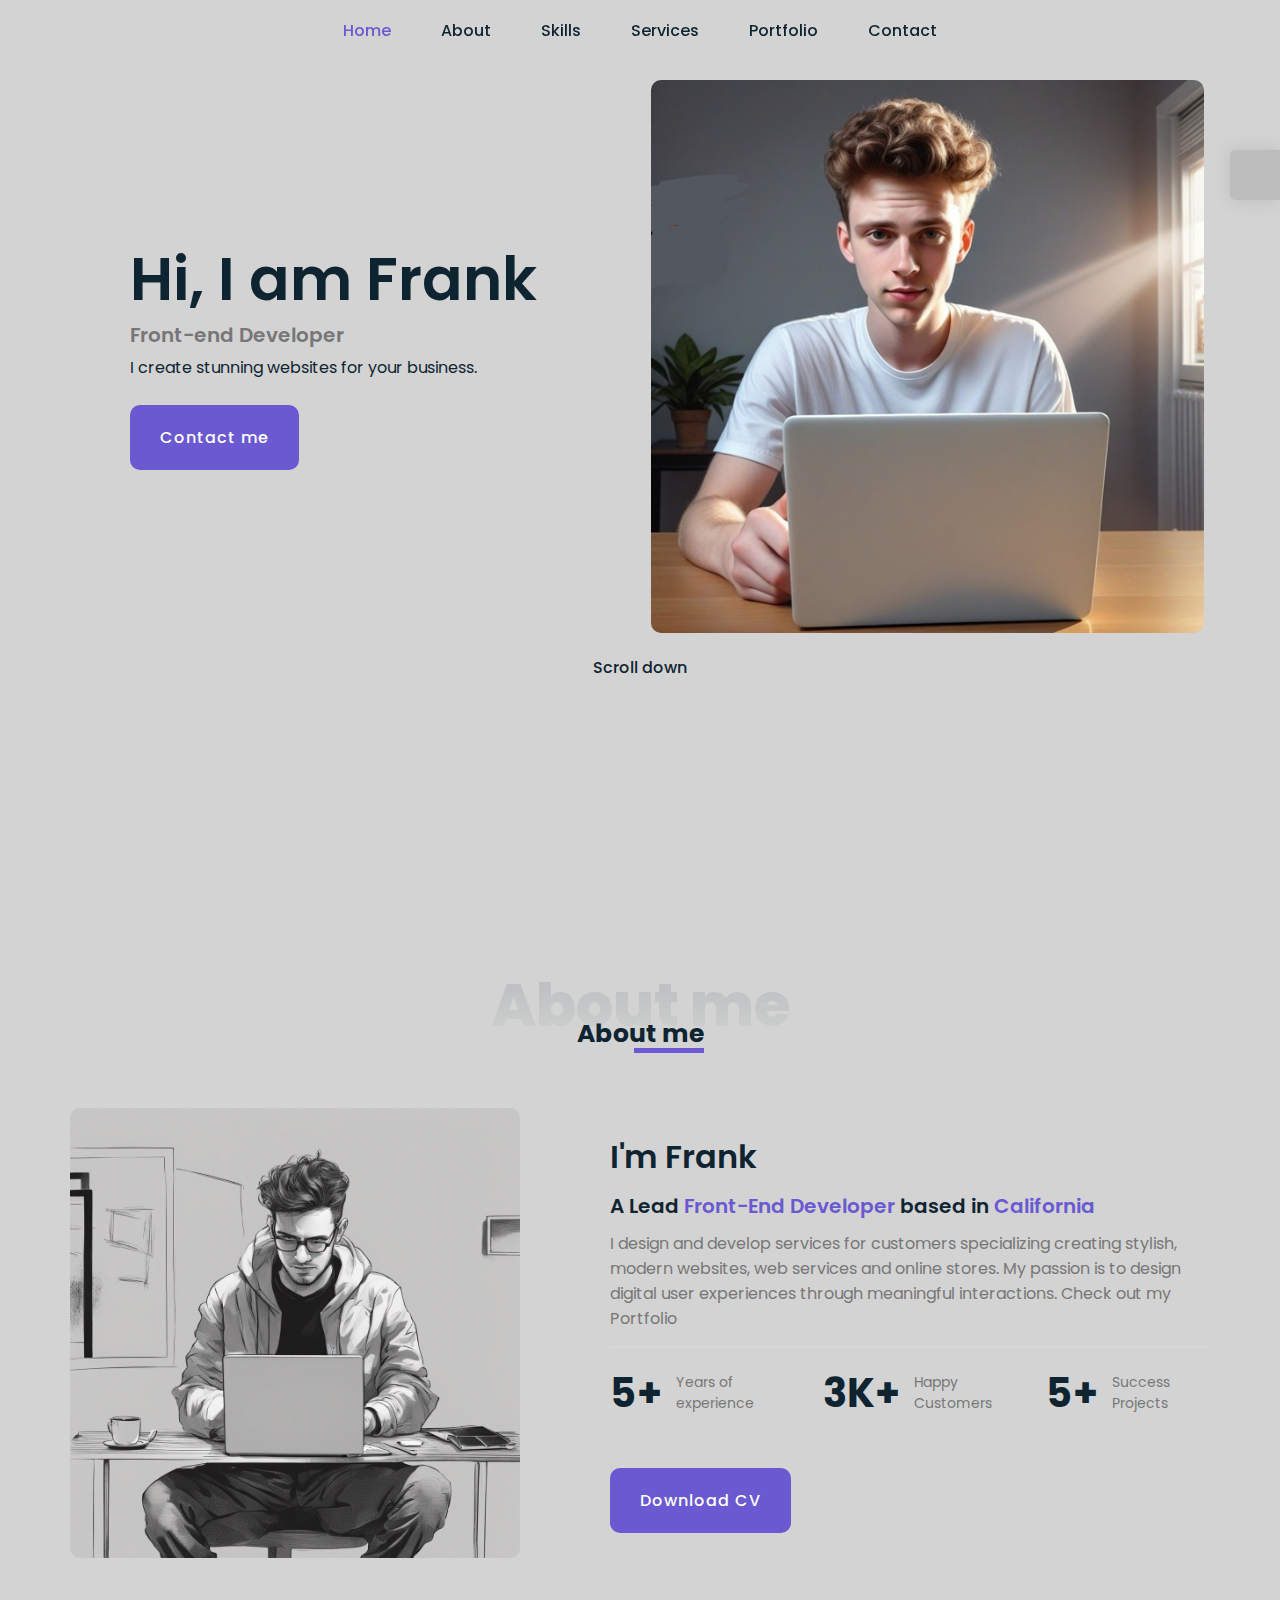
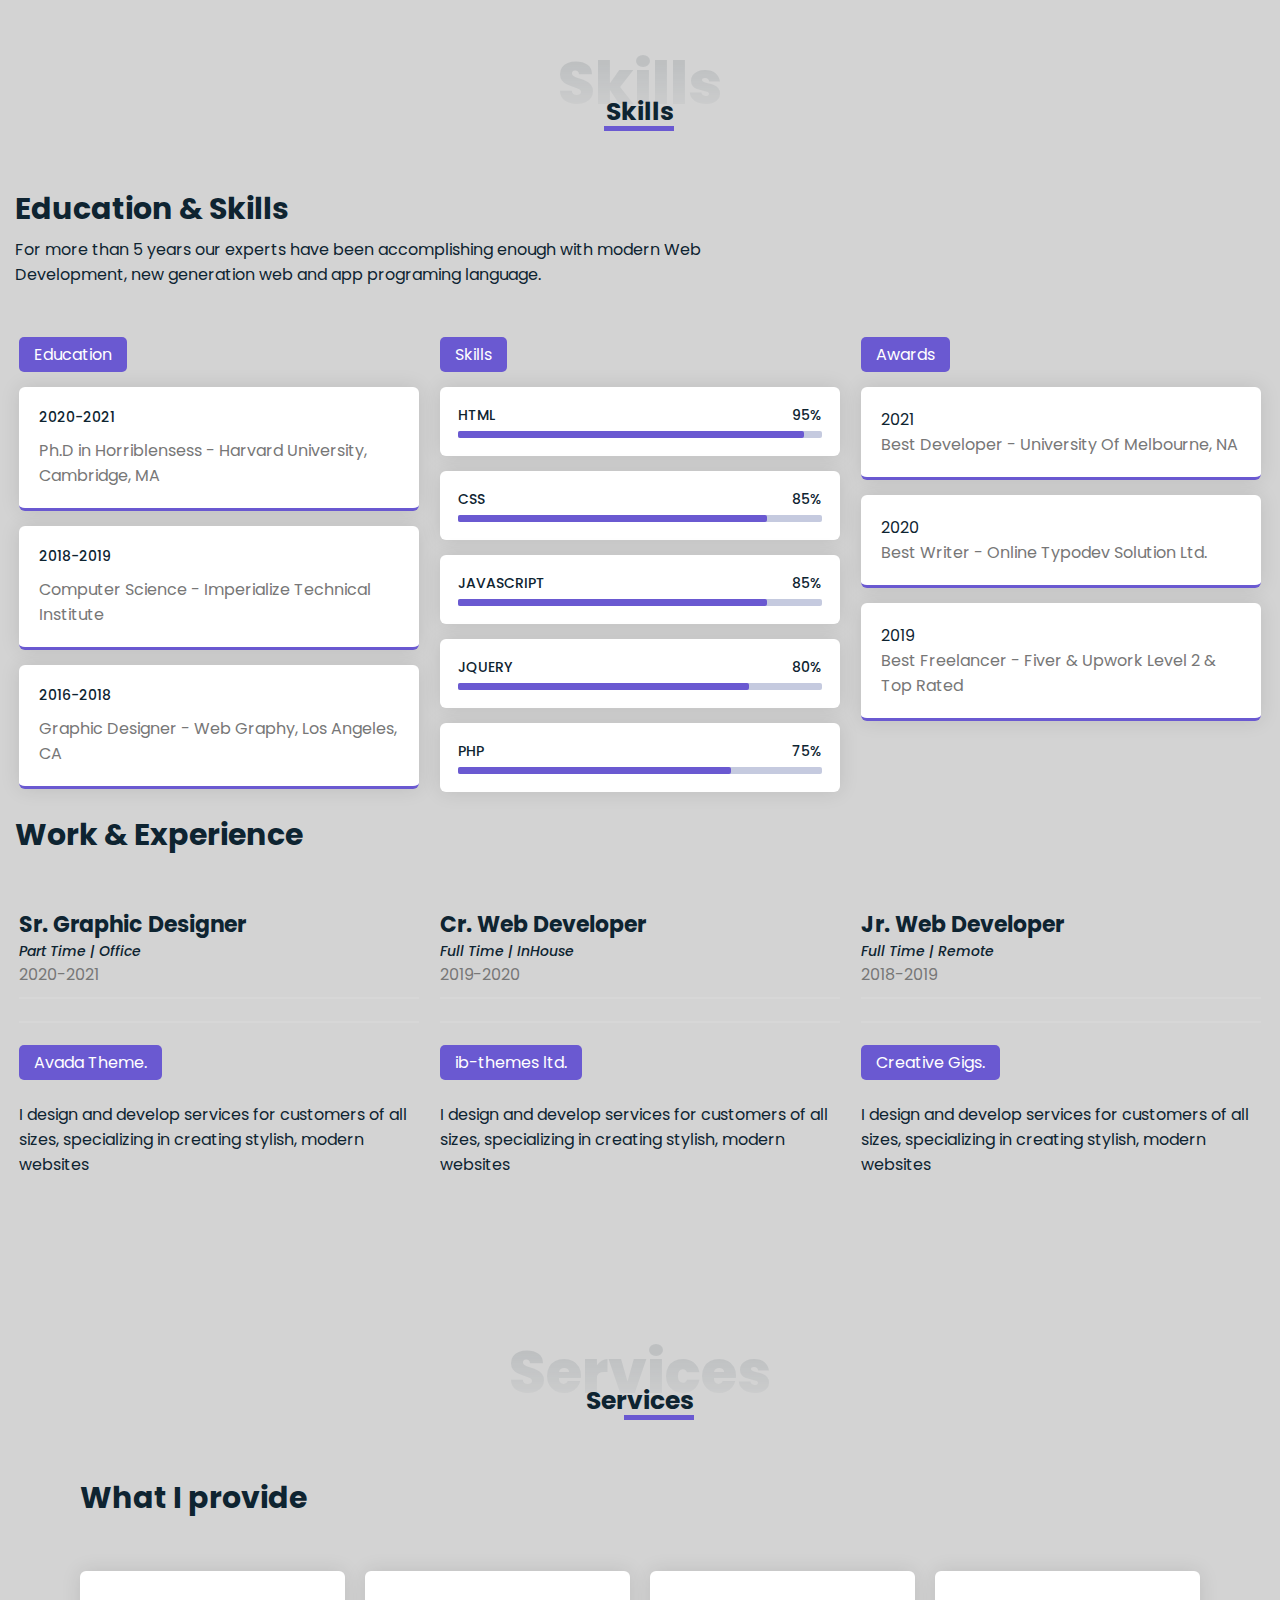
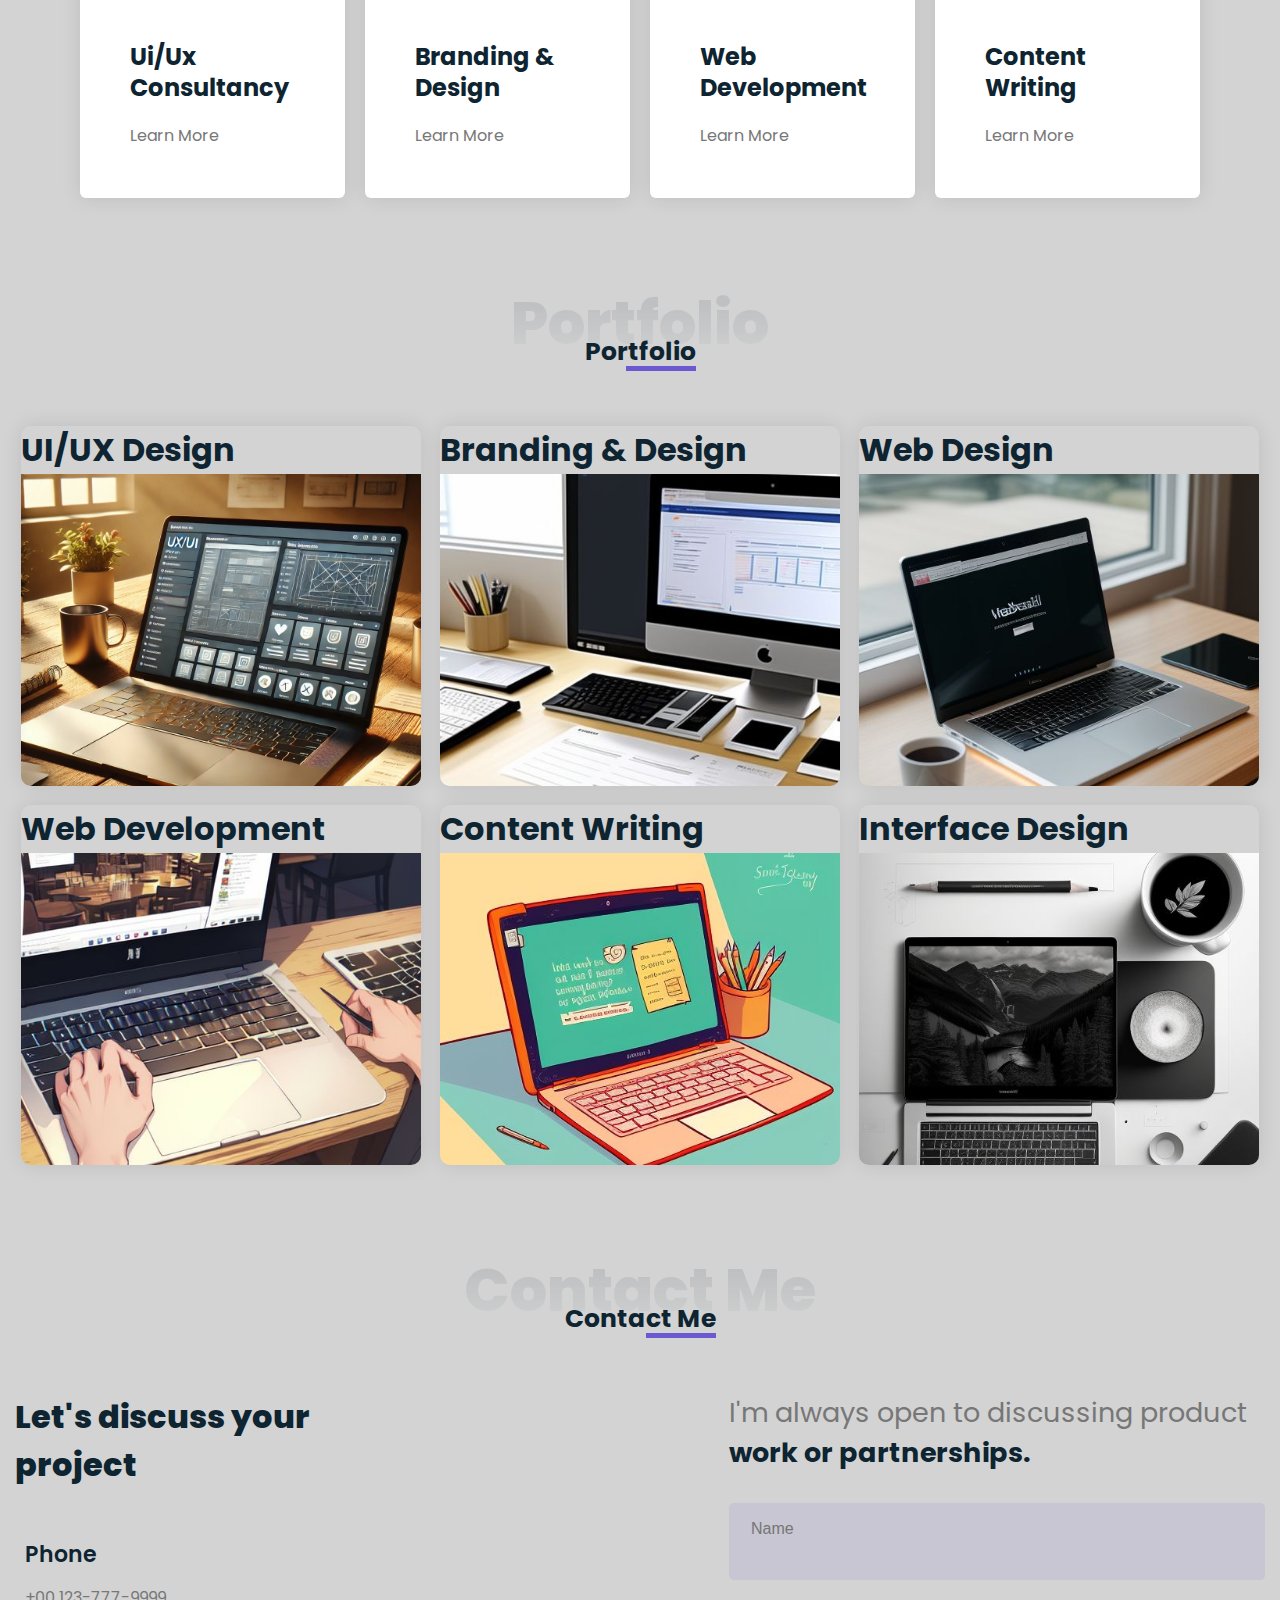
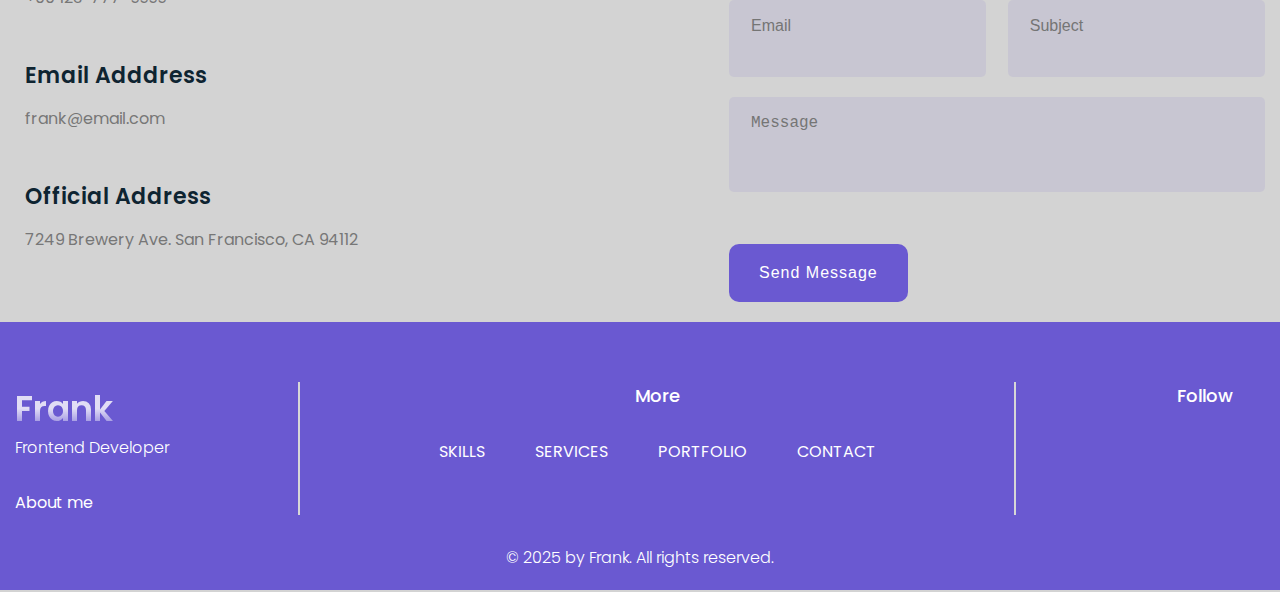
==== index.html @ 4cf7aced "Uncomment js links" ====
<!DOCTYPE html>
<html lang="en">

<head>
    <meta charset="UTF-8">
    <meta name="viewport" content="width=device-width, initial-scale=1.0">
    <link rel="stylesheet" href="css/swiper-bundle.min.css">
    <link rel="stylesheet" href="css/all.min.css">
    <link rel="stylesheet" href="css/main.css">

    <!-- Favicon -->
    <link rel="shortcut icon" href="./img/favicon.png" type="image/png+xml">
    <title>Portfolio Website</title>
</head>

<body>
    <!-- Scroll to top button -->
    <button class="btn scrollToTop flex-center">
        <i class="fa-solid fa-arrow-up"></i>
    </button> 

    <!-- Light/Dark button -->
    <div class="theme-btn">
        <i class="fa-solid fa-moon"></i>
        <i class="fa-solid fa-sun"></i>
    </div>

    <!-- Header -->
    <header class="header">
        <div class="container">
            <div class="header-wrapper">
                <nav class="nav">
                    <ul class="nav-menu">
                        <li class="nav-item">
                            <a href="#home" class="nav-link active">Home</a>
                        </li>
                        <li class="nav-item">
                            <a href="#about" class="nav-link">About</a>
                        </li>
                        <li class="nav-item">
                            <a href="#skills" class="nav-link">Skills</a>
                        </li>
                        <li class="nav-item">
                            <a href="#services" class="nav-link">Services</a>
                        </li>
                        <li class="nav-item">
                            <a href="#portfolio" class="nav-link">Portfolio</a>
                        </li>
                        <li class="nav-item">
                            <a href="#contact" class="nav-link">Contact</a>
                        </li>
                    </ul>
                </nav>
                <div class="nav-menu-btn">
                </div>
            </div>
        </div>
    </header>
    <!-- end Header -->

    <main>

    <!-- Home -->
     <section class="home" id="home">
        <div class="container home-wrapper">
            <div class="media-icons">
                <a href="">
                    <i class="fa-brands fa-facebook-f"></i>
                </a>
                <a href="">
                    <i class="fa-brands fa-instagram"></i>
                </a>
                <a href="">
                    <i class="fa-brands fa-github"></i>
                </a>
            </div>
            <div class="home-info">
                <h1>Hi, I am Frank</h1>
                <h3>Front-end Developer</h3>
                <p>
                    I create stunning websites for your business.
                </p>
                <a href="#contact" class="home-info-link inner-info-link">
                    Contact me 
                </a>
            </div>
            <div class="home-img">
                <img src="img/Frank1.jpg" alt="client1">
            </div>
        </div>
        <a href="#about" class="scroll-down">
            Scroll down 
            <i class="fa-solid fa-arrow-down"></i>
        </a>
     </section>
     <!-- end Hone -->

     <!-- About -->
      <section class="about section" id="about">
        <div class="container flex-center">
            <h2 class="inner-title">About me</h2>
            <h3 class="inner-second-title">About me</h3>
            <div class="about-wrapper">
                <div class="about-img"><img src="./img/Frank2.jpg" alt="about"></div>
                <div class="about-info">
                    <div class="description">
                        <h3>I'm Frank</h3>
                        <h4>A Lead<span> Front-End Developer</span> based in 
                        <span>California</span></h4>
                        <p>
                            I design and develop services for customers specializing creating stylish, modern websites,
                            web services and online stores. My passion is to design
                            digital user experiences through
                            meaningful interactions. Check out my Portfolio
                        </p>
                    </div>
                    <ul class="professional-list">
                        <li class="list-item">
                            <span class="number">5+</span>
                            <span class="text">Years of experience</span>
                        </li>
                        <li class="list-item">
                            <span class="number">3K+</span>
                            <span class="text">Happy Customers</span>
                        </li>
                        <li class="list-item">
                            <span class="number">5+</span>
                            <span class="text">Success Projects</span>
                        </li>
                    </ul>
                    <a href="CV.pdf" download class="inner-info-link">Download CV
                        <i class="fa-solid fa-download"></i>
                    </a>
                </div>
            </div>
        </div>
      </section>
     <!-- end About -->

     <!-- Skills -->
     <section class="skills section" id="skills">
        <div class="container flex-center">
            <h2 class="inner-title">Skills</h2>
            <h3 class="inner-second-title">Skills</h3>
            <div class="inner-content">
                <div class="skills-description">
                    <h3>Education & Skills</h3>
                    <p>
                        For more than 5 years our experts have been accomplishing enough with modern Web Development,
                        new generation web and app programing language.
                    </p>
                </div>
                <div class="skills-info education-all">
                    <div class="education">
                        <h4 class="label">Education</h4>
                        <ul class="education-list">
                            <li class="item">
                                <span class="year">2020-2021</span>
                                <p>Ph.D in Horriblensess - Harvard University, Cambridge, MA</p>
                            </li>
                            <li class="item">
                                <span class="year">2018-2019</span>
                                <p>Computer Science - Imperialize Technical Institute</p>
                            </li>
                            <li class="item">
                                <span class="year">2016-2018</span>
                                <p>Graphic Designer - Web Graphy, Los Angeles, CA</p>
                            </li>
                        </ul>
                    </div>
                    <div class="education">
                        <h4 class="label">Skills</h4>
                        <ul class="bars">
                            <li class="bar">
                                <div class="info">
                                    <span>html</span>
                                    <span>95%</span>
                                </div>
                                <div class="line html"></div>
                            </li>
                            <li class="bar">
                                <div class="info">
                                    <span>css</span>
                                    <span>85%</span>
                                </div>
                                <div class="line css"></div>
                            </li>
                            <li class="bar">
                                <div class="info">
                                    <span>JavaScript</span>
                                    <span>85%</span>
                                </div>
                                <div class="line javascript"></div>
                            </li>
                            <li class="bar">
                                <div class="info">
                                    <span>Jquery</span>
                                    <span>80%</span>
                                </div>
                                <div class="line jquery"></div>
                            </li>
                            <li class="bar">
                                <div class="info">
                                    <span>php</span>
                                    <span>75%</span>
                                </div>
                                <div class="line php"></div>
                            </li>
                        </ul>
                    </div>
                    <div class="education">
                        <h4 class="label">Awards</h4>
                        <ul class="education-list">
                            <li class="item">
                                <span>2021</span>
                                <p><span>Best Developer - University Of Melbourne, NA</span></p>
                            </li>
                            <li class="item">
                                <span>2020</span>
                                <p><span>Best Writer - Online Typodev Solution Ltd.</span></p>
                            </li>
                            <li class="item">
                                <span>2019</span>
                                <p><span>Best Freelancer - Fiver & Upwork Level 2 & Top Rated</span></p>
                            </li>
                        </ul>
                    </div>

                </div>
                <div class="education work-exp">
                    <h3 class="work-exp-title">Work & Experience</h3>
                    <div class="skills-info">
                        <div class="experience-card">
                            <div class="upper">
                                <h3>Sr. Graphic Designer</h3>
                                <h5>Part Time | Office</h5>
                                <span>2020-2021</span>
                                <div class="hr"></div>
                            </div>
                            <div class="hr"></div>
                            <h4 class="label">Avada Theme.</h4>
                            <p>I design and develop services for customers of all sizes, specializing in creating stylish, modern websites</p>
                        </div>
                        <div class="experience-card">
                            <div class="upper">
                                <h3>Cr. Web Developer</h3>
                                <h5>Full Time | InHouse</h5>
                                <span>2019-2020</span>
                                <div class="hr"></div>
                            </div>
                            <div class="hr"></div>
                            <h4 class="label">ib-themes ltd.</h4>
                            <p>I design and develop services for customers of all sizes, specializing in creating stylish, modern websites</p>
                        </div>
                        <div class="experience-card">
                            <div class="upper">
                                <h3>Jr. Web Developer</h3>
                                <h5>Full Time | Remote</h5>
                                <span>2018-2019</span>
                                <div class="hr"></div>
                            </div>
                            <div class="hr"></div>
                            <h4 class="label">Creative Gigs.</h4>
                            <p>I design and develop services for customers of all sizes, specializing in creating stylish, modern websites</p>
                        </div>
                    </div>
                </div>
            </div>
        </div>
     </section> 
     <!-- end Skills -->

     <!--  Services -->
     <section class="services section" id="services">
        <div class="container flex-center">
            <h2 class="inner-title">Services</h2>
            <h3 class="inner-second-title">Services</h3>
            <div class="services-wrapper">
                <h3 class="services-description">What I provide</h3>
                <ul class="services-list">
                    <li class="services-container">
                        <div class="service-card">
                            <i class="fa-solid fa-pen-ruler"></i>
                            <h3>Ui/Ux Consultancy</h3>
                            <div class="learn-more-btn">
                                Learn More
                                <i class="fa-solid fa-right-long"></i>
                            </div>
                        </div>
                        <div class="service-modal">
                            <div class="service-modal-body">
                                <i class="fa-solid fa-xmark modal-close-btn"></i>
                                <h3>Ui/Ux Consultancy</h3>
                                <h4>What is UX consulting?</h4>
                                <p>UX consulting helps companies improve their product's overall usability and optimize expenses by implementing the right UX processes, methods, and tools.</p>
                                <h4>What I provide</h4>
                                <ul>
                                    <li>
                                        <i class="fa-solid fa-circle-check"></i>
                                        Establish the right UX processes
                                    </li>
                                    <li>
                                        <i class="fa-solid fa-circle-check"></i>
                                        Create exceptional user experiences
                                    </li>
                                    <li>
                                        <i class="fa-solid fa-circle-check"></i>
                                        Discover new business
                                    </li>
                                    <li>
                                        <i class="fa-solid fa-circle-check"></i>
                                        Save resources
                                    </li>
                                </ul>
                            </div>
                        </div>
                    </li>
                    <li class="services-container"><div class="service-card">
                        <i class="fa-solid fa-photo-film"></i>
                            <h3>Branding & Design</h3>
                            <div class="learn-more-btn">
                                Learn More
                                <i class="fa-solid fa-right-long"></i>
                            </div>
                        </div>
                        <div class="service-modal">
                            <div class="service-modal-body">
                                <i class="fa-solid fa-xmark modal-close-btn"></i>
                                <h3>Branding & Design</h3>
                                <h4>What is Brand & Design?</h4>
                                <p>Brand Design can be defined as one of the crucial marketing practices of creating the name, logo, design, and the symbolic elements related to the brand to create a distinctive identity in comparison to the other brands in the market and also providing impetus to the product differentiation.</p>
                                <h4>What I provide</h4>
                                <ul>
                                    <li>
                                        <i class="fa-solid fa-circle-check"></i>
                                        Logo Design
                                    </li>
                                    <li>
                                        <i class="fa-solid fa-circle-check"></i>
                                        Banner Design
                                    </li>
                                    <li>
                                        <i class="fa-solid fa-circle-check"></i>
                                        Visual Identity Packages
                                    </li>
                                    <li>
                                        <i class="fa-solid fa-circle-check"></i>
                                        Business Cards & Business Systems
                                    </li>
                                </ul>
                            </div>
                        </div></li>
                    <li class="services-container"><div class="service-card">
                        <i class="fa-solid fa-file-code"></i>
                            <h3>Web Development</h3>
                            <div class="learn-more-btn">
                                Learn More
                                <i class="fa-solid fa-right-long"></i>
                            </div>
                        </div>
                        <div class="service-modal">
                            <div class="service-modal-body">
                                <i class="fa-solid fa-xmark modal-close-btn"></i>
                                <h3>Web Development</h3>
                                <h4>What is Web Development?</h4>
                                <p>Web development services are used to design, build, 
                                    support, and evolve all types of web-based software.
                                </p>
                                <h4>What I provide</h4>
                                <ul>
                                    <li>
                                        <i class="fa-solid fa-circle-check"></i>
                                        Web application development
                                    </li>
                                    <li>
                                        <i class="fa-solid fa-circle-check"></i>
                                        Testing
                                    </li>
                                    <li>
                                        <i class="fa-solid fa-circle-check"></i>
                                        Maintenance
                                    </li>
                                </ul>
                            </div>
                        </div></li>
                    <li class="services-container"><div class="service-card">
                        <i class="fa-solid fa-align-left"></i>
                            <h3>Content Writing</h3>
                            <div class="learn-more-btn">
                                Learn More
                                <i class="fa-solid fa-right-long"></i>
                            </div>
                        </div>
                        <div class="service-modal">
                            <div class="service-modal-body">
                                <i class="fa-solid fa-xmark modal-close-btn"></i>
                                <h3>Content Writing</h3>
                                <h4>What is Content Writing?</h4>
                                <p>Content writing is the process of planning, 
                                    writing and editing web content, 
                                    typically for digital marketing purposes.</p>
                                <h4>What I provide</h4>
                                <ul>
                                    <li>
                                        <i class="fa-solid fa-circle-check"></i>
                                        Web content writing
                                    </li>
                                    <li>
                                        <i class="fa-solid fa-circle-check"></i>
                                        Blog writing for websites
                                    </li>
                                    <li>
                                        <i class="fa-solid fa-circle-check"></i>
                                        Social media content
                                    </li>
                                </ul>
                            </div>
                        </div></li>
                </ul>
            </div>
        </div>
     </section>
     <!-- end Services -->

     <!-- Portfolio -->
     <section class="portfolio section" id="portfolio">
        <div class="container flex-center">
            <h2 class="inner-title">Portfolio</h2>
            <h3 class="inner-second-title">Portfolio</h3>
            <div class="portfolio-wrapper">
                <div class="portfolio-img-card">
                    <div class="img-card">
                        <div class="overlay"></div>
                        <div class="inf">
                            <h3>UI/UX Design</h3>
                            <span></span>
                        </div>
                        <img src="./img/portfolio-1.jpeg" alt="portfolio">
                    </div>
                </div>
                <div class="portfolio-model">
                    <div class="portfolio-model-body">
                        <i class="fa-solid fa-xmark portfolio-close-btn"></i>
                        <h3>UI/UX Design</h3>
                        <img src="./img/portfolio-1.jpeg" alt="portfolio">
                        <p>Lorem ipsum</p>
                    </div>
                </div>
                <div class="portfolio-img-card">
                    <div class="img-card">
                        <div class="overlay"></div>
                        <div class="inf">
                            <h3>Branding & Design</h3>
                            <span></span>
                        </div>
                        <img src="./img/portfolio-2.jpeg" alt="portfolio">
                    </div>
                </div>
                <div class="portfolio-model">
                    <div class="portfolio-model-body">
                        <i class="fa-solid fa-xmark portfolio-close-btn"></i>
                        <h3>Branding & Design</h3>
                        <img src="./img/portfolio-2.jpeg" alt="portfolio">
                        <p>Lorem ipsum</p>
                    </div>
                </div>
                <div class="portfolio-img-card">
                    <div class="img-card">
                        <div class="overlay"></div>
                        <div class="inf">
                            <h3>Web Design</h3>
                            <span></span>
                        </div>
                        <img src="./img/portfolio-3.jpeg" alt="portfolio">
                    </div>
                </div>
                <div class="portfolio-model">
                    <div class="portfolio-model-body">
                        <i class="fa-solid fa-xmark portfolio-close-btn"></i>
                        <h3>Web Design</h3>
                        <img src="./img/portfolio-3.jpeg" alt="portfolio">
                        <p>Lorem ipsum</p>
                    </div>
                </div>
                <div class="portfolio-img-card">
                    <div class="img-card">
                        <div class="overlay"></div>
                        <div class="inf">
                            <h3>Web Development</h3>
                            <span></span>
                        </div>
                        <img src="./img/portfolio-4.jpeg" alt="portfolio">
                    </div>
                </div>
                <div class="portfolio-model">
                    <div class="portfolio-model-body">
                        <i class="fa-solid fa-xmark portfolio-close-btn"></i>
                        <h3>Web Development</h3>
                        <img src="./img/portfolio-4.jpeg" alt="portfolio">
                        <p>Lorem ipsum</p>
                    </div>
                </div>
                <div class="portfolio-img-card">
                    <div class="img-card">
                        <div class="overlay"></div>
                        <div class="inf">
                            <h3>Content Writing</h3>
                            <span></span>
                        </div>
                        <img src="./img/portfolio-5.jpeg" alt="portfolio">
                    </div>
                </div>
                <div class="portfolio-model">
                    <div class="portfolio-model-body">
                        <i class="fa-solid fa-xmark portfolio-close-btn"></i>
                        <h3>Content Writing</h3>
                        <img src="./img/portfolio-5.jpeg" alt="portfolio">
                        <p>Lorem ipsum</p>
                    </div>
                </div>
                <div class="portfolio-img-card">
                    <div class="img-card">
                        <div class="overlay"></div>
                        <div class="inf">
                            <h3>Interface Design</h3>
                            <span></span>
                        </div>
                        <img src="./img/portfolio-6.jpeg" alt="portfolio">
                    </div>
                </div>
                <div class="portfolio-model">
                    <div class="portfolio-model-body">
                        <i class="fa-solid fa-xmark portfolio-close-btn"></i>
                        <h3>Interface Design</h3>
                        <img src="./img/portfolio-6.jpeg" alt="portfolio">
                        <p>Lorem ipsum</p>
                    </div>
                </div>
            </div>
        </div>
     </section>
     <!-- end Portfolio -->

     <!-- Contact -->
     <section class="contact section" id="contact">
        <div class="container flex-center">
            <h2 class="inner-title">Contact Me</h2>
            <h3 class="inner-second-title">Contact Me</h3>
            <div class="contact-wrapper">
                <div class="contact-left">
                    <h2>Let's discuss your project</h2>
                    <ul class="contact-list">
                        <li>
                            <h3><i class="fa-solid fa-phone"></i> Phone</h3>
                            <span><a href="tel:001237779999">+00 123-777-9999</a></span>
                        </li>
                        <li>
                            <h3><i class="fa-solid fa-envelope"></i> Email Adddress</h3>
                            <span><a href="mailto:martain@email.com"></a>frank@email.com</span>
                        </li>
                        <li>
                            <h3><i class="fa-solid fa-location-dot"></i>Official Address</h3>
                            <span><a href="">7249 Brewery Ave. San Francisco, CA 94112</a></span>
                        </li>
                    </ul>
                </div>
                <div class="contact-right">
                    <p>I'm always open to discussing product <span>work or partnerships.</span></p>
                    <form action="" class="form contact-form">
                        <div class="first-row">
                            <input placeholder="Name" type="text">
                        </div>
                        <div class="second-row">
                            <input placeholder="Email" type="email">
                            <input placeholder="Subject" type="text">
                        </div>
                        <div class="third-row">
                            <textarea placeholder="Message"></textarea>
                        </div>
                        <button class="contact-btn inner-info-link" type="submit">
                            Send Message
                        </button>
                    </form>
                </div>
            </div>
        </div>
     </section>
     <!-- end Contact -->

    </main>

    <!-- Footer -->
    <footer class="footer">
        <div class="container footer-wrapper">
            <div class="about-group">
                <h2>Frank</h2>
                <p>Frontend Developer</p>
                <a href="#about">About me</a>
            </div>
            <div class="hr"></div>
            <div class="info-group">
                <h3>More</h3>
                <ul>
                    <li><a href="#skills">skills</a></li>
                    <li><a href="#services">services</a></li>
                    <li><a href="#portfolio">portfolio</a></li>
                    <li><a href="#contact">contact</a></li>
                </ul>
            </div>
            <div class="hr"></div>
            <div class="follow-group">
                <h3>Follow</h3>
                <ul>
                    <li>
                        <a href="" target="_blank">
                            <i class="fa-brands fa-facebook-f"></i>
                        </a>
                    </li>
                    <li>
                        <a href="" target="_blank">
                            <i class="fa-brands fa-instagram"></i>
                        </a>
                    </li>
                    <li>
                        <a href="" target="_blank">
                            <i class="fa-brands fa-github"></i>
                        </a>
                    </li>
                </ul>
            </div>
        </div>
        <p class="footer-copyright">© <span class="year">2025</span> by Frank. All rights reserved.</p>
    </footer>
    <!-- end Footer -->

   <script src="./js/swiper-bundle.min.js"></script>
   <script src="./js/scrollreveal.js"></script>
   <script src="./js/main.js"></script>
</body>

</html>
---- css/main.css ----
@import url('https://fonts.googleapis.com/css2?family=Poppins:ital,wght@0,100;0,200;0,300;0,400;0,500;0,600;0,700;0,800;0,900;1,100;1,200;1,300;1,400;1,500;1,600;1,700;1,800;1,900&display=swap');

:root {
    /* Main theme colors */
    --first-color: #0e2431;
    --second-color: #6a59d1;
    --third-color: #777;

    /* Hover colors */
    --hover-color: #614fd0;

    /* Background colors */
    --body-bg-color: lightgray;
    --card-bg-color: #fff;
    --modal-bg-color: #fff;
    --bg-transparent-color: rgba(0, 0, 0, 0.1);
    --bg-transparent-color-01: rgba(0, 0, 0, 0.1);
    --bg-transparent-color-02: rgba(106, 89, 209, 0.1);
    --liner-color: #d7d7d7;

    /* Color Filter */
    --color-filter: invert(1);

    /* Box shadow */
    --box-shadow: 0px 0px 20px rgb(0 0 0 / 10%);

    /* Font size */
    --small-font-size: 14px;
    --normal-font-size: 16px;

    /* Scroll bar colors */
    --scroll-bar-color: #c5cadf;
    --scroll-thumb-color: #70768a;
    --scroll-thumb-hover-color: #454f6b;
}

.dark-theme {
    /* Main theme colors */
    --first-color: #fff;
    --second-color: #6a59d1;
    --third-color: #a9afc3;

    /* Background colors */
    --body-bg-color: #0e1b31;
    --card-bg-color: #132347;
    --modal-bg-color: #102048;
    --bg-transparent-color: rgba(255, 255, 255, 0.1);
    --bg-transparent-color-01: rgba(255, 255, 255, 0.1);
    --liner-color: #454f6b;

    /* Color Filter */
    --color-filter: invert(0);

    /* Scroll bar colors */
    --scroll-bar-color: #c1ceff;
    --scroll-thumb-color: #282f4e;
    --scroll-thumb-hover-color: #454f6b;
}

.dark-theme .nav-menu-btn{
    background: url(../img/burger-white.svg) no-repeat center;
}

.dark-theme .nav-menu-btn.close{
    background: url(../img/close-white.svg) no-repeat center;
}

*,
*::before,
*::after {
    margin: 0;
    padding: 0;
    box-sizing: border-box;
}

ul {
    list-style: none;
}

a {
    text-decoration: none;
    color: inherit;
}

button {
    background: transparent;
    border: none;
    outline: none;
    cursor: pointer;
}

img {
    display: block;
    max-width: 100%;
}
html {
    font-family: "Poppins", sans-serif;
    min-height: 100vh;
    scroll-behavior: smooth;
    font-size: 16px;
    max-width: 100%;
    overflow-x: hidden;
}
body {
    min-height: 100vh;
    display: flex;
    flex-direction: column;
    max-width: 100%;
    color: var(--first-color);
    background: var(--body-bg-color);
    overflow-x: hidden;
}
.container {
    padding: 0 15px;
}

/* Scroll to top button  */
.scrollToTop {
    position: fixed;
    right: 0px;
    bottom: 20px;
    width: 45px;
    height: 45px;
    background: var(--second-color);
    color: #fff;
    font-size: var(--small-font-size);
    border-radius: 3px;
    cursor: pointer;
    z-index: -1;
    box-shadow: var(--box-shadow);
    opacity: 0;
    visibility: hidden;
    transition: .3s linear;
}
.scrollToTop.flex-center {
    justify-content: center;
}
.scrollToTop.active {
    z-index: 10;
    opacity: 1;
    visibility: visible;
    right: 20px;
}

/* Dark btn */
.theme-btn {
    position: fixed;
    z-index: 11;
    right: 0;
    top: 150px;
    background: var(--bg-transparent-color-01);
    backdrop-filter: blur(20px);
    width: 50px;
    height: 50px;
    font-size: 20px;
    border-radius: 5px 0 0 5px;
    box-shadow: var(--box-shadow);
    cursor: pointer;
    display: flex;
    justify-content: center;
    align-items: center;
}
/* Make btn change from moon to sun */
.theme-btn .fa-sun,
.theme-btn.sun .fa-moon {
    display: none;
}
.theme-btn.sun .fa-sun {
    display: block;
}

/* Scroll bar */
::-webkit-scrollbar {
    width: 15px;
    background: var(--scroll-bar-color);
}
::-webkit-scrollbar-thumb {
    background: var(--scroll-thumb-color);
}
::-webkit-scrollbar-thumb:hover {
    border-radius: 20px;
    background: var(--scroll-thumb-hover-color);
}

main {
    flex: 1;
}

/* Header */
.header {
    position: fixed;
    z-index: 10;
    top: 0;
    left: 0;
    width: 100%;
    backdrop-filter: blur(20px);
    transition: .6s linear;
}
.header.sticky {
    background: rgba(255, 255, 255, 0.1);
    box-shadow: var(--box-shadow);
}
.header .logo {
    color: var(--first-color);
    font-weight: 600;
}
.header-wrapper {
    display: flex;
    justify-content: space-between;
    align-items: center;
    transition: .4s linear;
    padding: 18px 0;
}
.header.sticky .header-wrapper {
    padding: 10px 0;
}
.nav {
    flex: 1;
    display: flex;
    justify-content: center;
}
.nav-menu {
    display: flex;
    gap: 50px;
}
.nav-link {
    font-weight: 500;
    text-transform: capitalize;
    color: var(--first-color);
    font-size: var(--normal-font-size);
    transition: .3s linear;
}
.nav-link.active,
.nav-link:hover {
    color: var(--second-color);
}
.nav-menu-btn {
    display: none;
}
main {
    flex: 1;
}
/* end Header */

/* Styles for all sections */
.section {
    position: relative;
    width: 100%;
    margin: 0 auto;
    padding: 60px 0 20px;
}
.flex-center {
    display: flex;
    flex-direction: column;
    align-items: center;
}
.inner-title {
    font-size: 60px;
    font-weight: 800;
    margin-bottom: 20px;
    background: linear-gradient(to top, transparent 0%, var(--first-color) 70%);
    -webkit-background-clip: text;
    -webkit-text-fill-color: transparent;
    opacity: .1;
}
.inner-second-title {
    position: relative;
    font-size: 25px;
    font-weight: 700;
    transform: translateY(-55px);
}
.inner-second-title::before {
    content: "";
    position: absolute;
    width: 70px;
    height: 5px;
    right: 0;
    bottom: 0;
    background: var(--second-color);
}

/* Home */
.home {
    padding: 80px 0;
    min-height: 100vh;
}
.home-wrapper {
    display: flex;
    justify-content: space-between;
    align-items: center;
    gap: 60px;
}
.media-icons {
    display: flex;
    flex-direction: column;
    gap: 10px;
}
.media-icons.a {
    color: var(--second-color);
    font-size: 32px;
}
.media-icons a i {
    font-size: 2rem; 
}
.media-icon a:hover {
    color: var(--hover-color);
}
.home-info h1 {
    font-size: 60px;
    font-weight: 600;
    line-height: 1.2;
}
.home-info h3 {
    color: var(--third-color);
    font-size: 20px;
    font-weight: 600;
    line-height: 2;
}
.home-info p {
    font-size: var(--normal-font-size);
    columns: var(--third-color);
    max-width: 350px;
    width: 100%;
}
.inner-info-link {
    background: var(--second-color);
    color: #fff;
    font-size: var(--normal-font-size);
    font-weight: 500;
    display: inline-block;
    margin-top: 25px;
    padding: 20px 30px;
    letter-spacing: 1px;
    border-radius: 10px;
}
.inner-info-link:hover {
    background: var(--hover-color);
}
.home-img img {
    width: 90%;
    border-radius: 10px;
}
.scroll-down {
    display: block;
    margin: 20px auto 0;
    width: 120px;
    text-align: center;
    color: var(--first-color);
    font-size: var(--normal-font-size);
    font-weight: 500;
}
.scroll-down i {
    color: var(--second-color);
    font-size: 18px;
    animation: arrow-down ease 2s infinite;
}
@keyframes arrow-down {
    0%{
        transform: translateY(0);
    }
    30%{
        transform: translateY(10px);
    }
}
/* end Home */

/* About */
.about-wrapper {
    display: flex;
    align-items: center;
    gap: 40px;
}
.about-img {
    max-width: 500px;
}
.about-img img {
    width: 90%;
    border-radius: 10px;
}
.about-info {
    max-width: 600px;
    width: 100%;
}
.description h3 {
    font-size: 32px;
    font-weight: 600;
    margin-bottom: 10px;
}
.description h4 {
    font-size: 20px;
    font-weight: 600;
    margin-bottom: 10px;
}
.description h4 span {
    color: var(--second-color);
}
.description p {
    color: var(--third-color);
    font-size: var(--normal-font-size);
    margin-bottom: 15px;
    padding-bottom: 15px;
    border-bottom: 2px solid var(--liner-color);
}
.professional-list {
    display: flex;
    column-gap: 30px;
}
.professional-list .list-item {
    display: flex;
    justify-content: center;
    align-items: center;
    column-gap: 15px;
    margin-bottom: 20px;
}
.list-item .number {
    font-size: 40px;
    font-weight: 700;
}
.list-item .text {
    color: var(--third-color);
    font-size: var(--small-font-size);
}
/* end About */

/* Skills */
.skills .inner-content {
    padding-bottom: 50px;
}
.skills-description {
    max-width: 700px;
    width: 100%;
    margin-bottom: 50px;
}
.skills-description h3 {
    font-size: 30px;
    margin-bottom: 5px;
}
.skills-description p {
    font-size: var(--normal-font-size);
}
.skills-info {
    max-width: 100%;
    display: flex;
    justify-content: center;
    flex-wrap: wrap;
    gap: 21px;
    margin-bottom: 20px;
}
.education {
    min-width: 320px;
    width: 32%;
}
.education .label {
    color: #fff;
    font-weight: 400;
    padding: 5px 15px;
    border-radius: 5px;
    background: var(--second-color);
    display: inline-block;
}
.education-list .item {
    padding: 20px;
    margin-top: 15px;
    border-radius: 6px;
    background: var(--card-bg-color);
    box-shadow: var(--box-shadow);
    border-bottom: 3px solid var(--second-color);
    transition: .3s linear;
}
.education-list .year {
    margin-bottom: 10px;
    font-size: var(--small-font-size);
    color: var(--first-color);
    font-weight: 500;
    display: block;
}
.education-list p {
    color: var(--third-color);
}
.education .bar {
    background: var(--card-bg-color);
    box-shadow: var(--box-shadow);
    margin-top: 15px;
    padding: 18px;
    border-radius: 6px;
    transition: .3s linear;
}
.education .info {
    display: flex;
    justify-content: space-between;
    align-items: center;
    margin-bottom: 5px;
    text-transform: uppercase;
    font-size: var(--small-font-size);
}
.info span {
    font-weight: 500;
}
.bar .line {
    position: relative;
    width: 100%;
    height: 7px;
    border-radius: 2px;
    background: #c5cadf;
}
.bar .line::before {
    content: "";
    position: absolute;
    height: 100%;
    top: 0;
    left: 0;
    background: var(--second-color);
    border-radius: 2px;
}
.bar .html::before {
    width: 95%;
}
.bar .css::before {
    width: 85%;
}
.bar .javascript::before {
    width: 85%;
}
.bar .jquery::before {
    width: 80%;
}
.bar .php::before {
    width: 75%;
}
.work-exp {
    width: 100%;
    max-width: 100%;
}
.work-exp .work-exp-title {
    font-size: 30px;
    margin-bottom: 50px;
}
.work-exp .experience-card {
    min-width: 320px;
    width: 32%;
    transition: .3s linear;
}
.upper h3 {
    font-size: 22px;
    font-weight: 700;
}
.upper h5 {
    font-weight: 500;
    font-style: italic;
    font-size: var(--small-font-size);
}
.upper span {
    color: var(--third-color);
}
.experience-card .hr {
    width: 100%;
    height: 2px;
    margin: 10px 0 22px;
    background: var(--liner-color);
}
.experience-card p {
    margin-top: 22px;
}
.experience-card:hover,
.education-list .item:hover,
.bar:hover {
    transform: scale(1.03);
    cursor: pointer;
}
/* end Skills */

/* Services */
.services-description {
    font-size: 30px;
    margin-bottom: 50px;
}
.services-list {
    display: flex;
    min-width: 100%;
    gap: 20px;
    justify-content: center;
    flex-wrap: wrap;
}
.services-list .service-card {
    background: var(--card-bg-color);
    border-bottom: 3 px solid var(--second-color);
    padding: 50px;
    border-radius: 6px;
    box-shadow: var(--box-shadow);
    display: flex;
    flex-direction: column;
    justify-content: space-between;
    max-width: 265px;
    width: 100%;
}
.service-card>i {
    color: var(--second-color);
    font-size: 48px;
    margin-bottom: 20px;
}
.service-card h3 {
    font-size: 24px;
    font-weight: 700;
    line-height: 1.3;
    margin-bottom: 20px;
}
.learn-more-btn {
    cursor: pointer;
    color: var(--third-color);
}
.learn-more-btn i {
    transition: .3s linear;
}
.service-card:hover .learn-more-btn i {
    transform: translateX(10px);
}
.service-modal {
    position: fixed;
    z-index: 10;
    width: 100%;
    height: 100vh;
    padding: 20px;
    top: 0;
    left: 0;
    display: flex;
    align-items: center;
    justify-content: center;
    backdrop-filter: blur(10px);
    background: var(--bg-transparent-color);
    visibility: hidden;
    opacity: 0;
}
.service-modal.active {
    visibility: visible;
    opacity: 1;
    transition: .3s linear;
}
.service-modal-body {
    max-width: 600px;
    position: relative;
    padding: 40px;
    border-radius: 10px;
    box-shadow: var(--box-shadow);
    background: var(--modal-bg-color);
    transform: translateY(-50px);
    transition: .5s linear;
}
.service-modal.active .service-modal-body {
    transform: translateY(0);
}
.service-modal-body>i {
    position: absolute;
    top: 0;
    right: 0;
    margin: 20px;
    cursor: pointer;
    z-index: 2;
}
.service-modal-body h3 {
    font-size: 30px;
}
.service-modal-body h4 {
    font-size: 20px;
    font-weight: 600;
    margin: 15px 0 10px;
}
.service-modal-body li {
    color: var(--second-color);
    margin-top: 15px;
}
/* end Services */

/* Portfolio */
.portfolio-wrapper {
    width: 100%;
    display: flex;
    justify-content: center;
    gap: 19px;
    flex-wrap: wrap;
}
.portfolio-img-card {
    min-width: 300px;
    width: 32%;
}
.portfolio-img-card .img-card {
    position: relative;
    max-width: 100%;
    height: 360px;
    border-radius: 10px;
    overflow: hidden;
    cursor: pointer;
    box-shadow: var(--box-shadow);
}
.portfolio-img-card .overlay {
    transition: 1s linear;
}
.portfolio-img-card .img-card:hover .overlay {
    position: absolute;
    z-index: 10;
    width: 100%;
    height: 100%;
    background: rgba(0, 0, 0, 0.5);
}
.portfolio-img-card .info {
    position: absolute;
    z-index: 10;
    bottom: 0;
    left: 0;
    margin: 20px;
    color: #fff;
    opacity: 0;
    transform: translateY(-20px);
    transition: .5s linear;
}
.portfolio-img-card .img-card img {
    width: 100%;
    height: 100%;
    object-fit: cover;
}
.portfolio-img-card:hover .info {
    transform: translateY(0);
    opacity: 1;
}
.img-card h3 {
    font-size: 32px;
}
.img-card span {
    font-size: 22px;
}
.portfolio-model {
    position: fixed;
    z-index: -1;
    top: 0;
    left: 0;
    width: 100%;
    height: 100vh;
    display: flex;
    justify-content: center;
    align-items: center;
    padding: 20px;
    background: var(--bg-transparent-color-01);
    backdrop-filter: blur(20px);
    visibility: hidden;
    opacity: 0;
    transition: .3s linear;
}
.portfolio-model.active {
    visibility: visible;
    opacity: 1;
    z-index: 11;
}
.portfolio-model-body {
    position: relative;
    background: var(--modal-bg-color);
    max-width: 600px;
    width: 100%;
    padding: 40px;
    border-radius: 10px;
    box-shadow: var(--box-shadow);
    transition: .5s linear;
    transform: translateY(-50px);
}
.portfolio-model.active .portfolio-model-body {
    transform: translateY(0);
}
.portfolio-model-body h3 {
    font-size: 32px;
}
.portfolio-model-body img {
    margin: 20px 0;
    border-radius: 10px;
    width: 100%;
    height: 100%;
    object-fit: cover;
}
.portfolio-close-btn {
    position: absolute;
    top: 0;
    right: 0;
    margin: 20px;
    cursor: pointer;
}
/* end Portfolio */

/* Contact */
.contact-wrapper {
    display: flex;
    justify-content: space-between;
    width: 100%;
    gap: 50px;
}
.contact-left {
    max-width: 418px;
    width: 100%;
}
.contact-left h2 {
    font-size: 32px;
    font-weight: 800;
    margin-bottom: 40px;
}
.contact-left li {
    margin-bottom: 40px;
}
.contact-list h3 {
    font-size: 22px;
    font-weight: 600;
    margin-bottom: 10px;
}
.contact-list h3 i {
    color: var(--second-color);
    font-size: 30px;
    margin-right: 10px;
}
.contact-list span {
    color: var(--third-color);
    margin-left: 10px;
}
.contact-list a {
    color: var(--third-color);
}
.contact-right {
    max-width: 536px;
    width: 100%;
}
.contact-right p {
    font-size: 27px;
    margin-bottom: 30px;
    color: var(--third-color);
}
.contact-right p span {
    display: block;
    font-weight: 700;
    color: var(--first-color);
}
.contact-form input,
.contact-form textarea {
    border: 2px solid transparent;
    outline: none;
    margin-bottom: 20px;
    padding: 15px 40px 40px 20px;
    border-radius: 5px;
    color: var(--first-color);
    background: var(--bg-transparent-color-02);
    font-size: var(--normal-font-size);
    transition: .3s linear;
}
.contact-form textarea {
    width: 100%;
    resize: none;
}
.contact-form input:focus,
.contact-form textarea:focus,
.contact-form input:active,
.contact-form textarea:active {
    border: 2px solid #614fd0;
}
.first-row input {
    width: 100%;
}
.second-row {
    display: flex;
    justify-content: space-between;
}
.second-row input {
    width: 48%;
}
/* end Contact */

/* Footer */
.footer {
    position: relative;
    width: 100%;
    margin: 0 auto;
    padding: 60px 0 20px;
    background: var(--second-color);
    color: #fff;
}
.footer-wrapper {
    display: flex;
    justify-content: space-between;
}
.hr {
    border: 1px solid var(--liner-color);
}
.about-group h2 {
    font-size: 35px;
    font-weight: 600;
    opacity: .8;background: linear-gradient(to top, transparent 0%, #fff 50%);
    -webkit-background-clip: text;
    -webkit-text-fill-color: transparent;
}
.about-group p {
    font-size: var(--normal-font-size);
    font-weight: 300;
    margin-bottom: 30px;
}
.info-group,
.follow-group {
    display: flex;
    align-items: center;
    flex-direction: column;
}
.info-group h3,
.follow-group h3 {
    font-size: 18px;
    font-weight: 500;
    margin-bottom: 30px;
}
.info-group ul,
.follow-group ul {
    display: flex;
    gap: 30px;
}
.info-group a {
    text-transform: uppercase;
    padding: 10px;
}
.follow-group a {
    font-size: 24px;
    padding: 10px;
}
.footer-copyright {
    font-size: var(--normal-font-size);
    font-weight: 300;
    margin-top: 30px;
    text-align: center;
    padding: 0 15px;
}
/* end Footer */

@media (max-width: 1230px) {
    .footer-wrapper {
        flex-direction: column;
        gap: 15px;
    }
    .about-group {
        text-align: center;
    }
}

@media (max-width: 1180px) {
    .important__list {
        gap: 30px 20px;
    }
    .important__item-img {
        width: 100%;
    }
    .tabs__content-item {
        grid-template-columns: repeat(3, 1fr);
    }
}

@media (max-width: 1070px) { 
    .home-info h1 {
        font-size: 45px;
    }
    .home-wrapper {
        flex-direction: column;
        align-items: center;
    }
    .home-img {
        order: 1;
    }
    .home-img img {
        margin: 0 auto;
    }
    .home-info {
        order: 2;
    }
    .media-icons {
        order: 3;
        flex-direction: row;
        gap: 40px;
    }
    .about-wrapper {
        flex-wrap: wrap;
        justify-content: center;
    }
}

@media (max-width: 1040px) {
    .footer__menu {
        display: grid;
        grid-template-columns: repeat(2, 1fr);
        gap: 40px;
    }
    .tabs__btn {
        padding: 0 0 50px;
        gap: 20px;
    }
}

@media (max-width: 980px) {
    .nav-menu-btn {
        display: block;
        position: relative;
        z-index: 5;
        background: url(../img/burger.svg) no-repeat center;
        width: 40px;
        height: 40px;
        cursor: pointer;
        transition: .3s linear;
    }
    .nav-menu-btn.close {
        background: url(../img/close.svg) no-repeat center;
    }
    .nav {
        position: fixed;
        width: 100%;
        height: 100vh;
        top: 0;
        left: 0;
        align-items: center;
        background: var(--bg-transparent-color-01);
        visibility: hidden;
        opacity: 0;
        z-index: -1;
        transition: .3s linear;
    }
    .nav.active {
        z-index: 3;
        opacity: 1;
        visibility: visible;
    }
    .nav-menu {
        position: relative;
        flex-direction: column;
        max-width: 600px;
        width: 100%;
        margin: 20px;
        padding: 40px;
        background: var(--modal-bg-color);
        border-radius: 10px;
        transform: translateY(-50%);
        transition: .3s linear;
    }
    .nav-menu.active {
        transform: translateY(0%);
    }
    .nav-menu li {
        text-align: center;
    }
    .contact-wrapper {
        justify-content: center;
        flex-wrap: wrap;
    }
}

@media (max-width: 700px) {
    .second-row {
        flex-direction: column;
    }
    .second-row input {
        width: 100%;
    }
}

@media (max-width: 520px) {
    .list-item {
        flex-direction: column;
    }
}

@media (max-width: 450px) {
    .info-group {
        align-items: flex-start;
    }
    .info-group ul {
        flex-direction: column;
        align-items: flex-start;
        gap: 15px;
    }
    .follow-group ul {
        flex-direction: row;
        align-items: flex-start;
        gap: 20px;
    }
    .info-group a {
        padding: 10px 0;
    }
    .education,
    .work-exp .experience-card {
        min-width: 295px;
    }
    .service-modal-body h3,
    .portfolio-model-body h3 {
        font-size: 25px;
    }
    .service-modal-body,
    .portfolio-model-body {
        padding: 40px 15px 15px;
    }
}
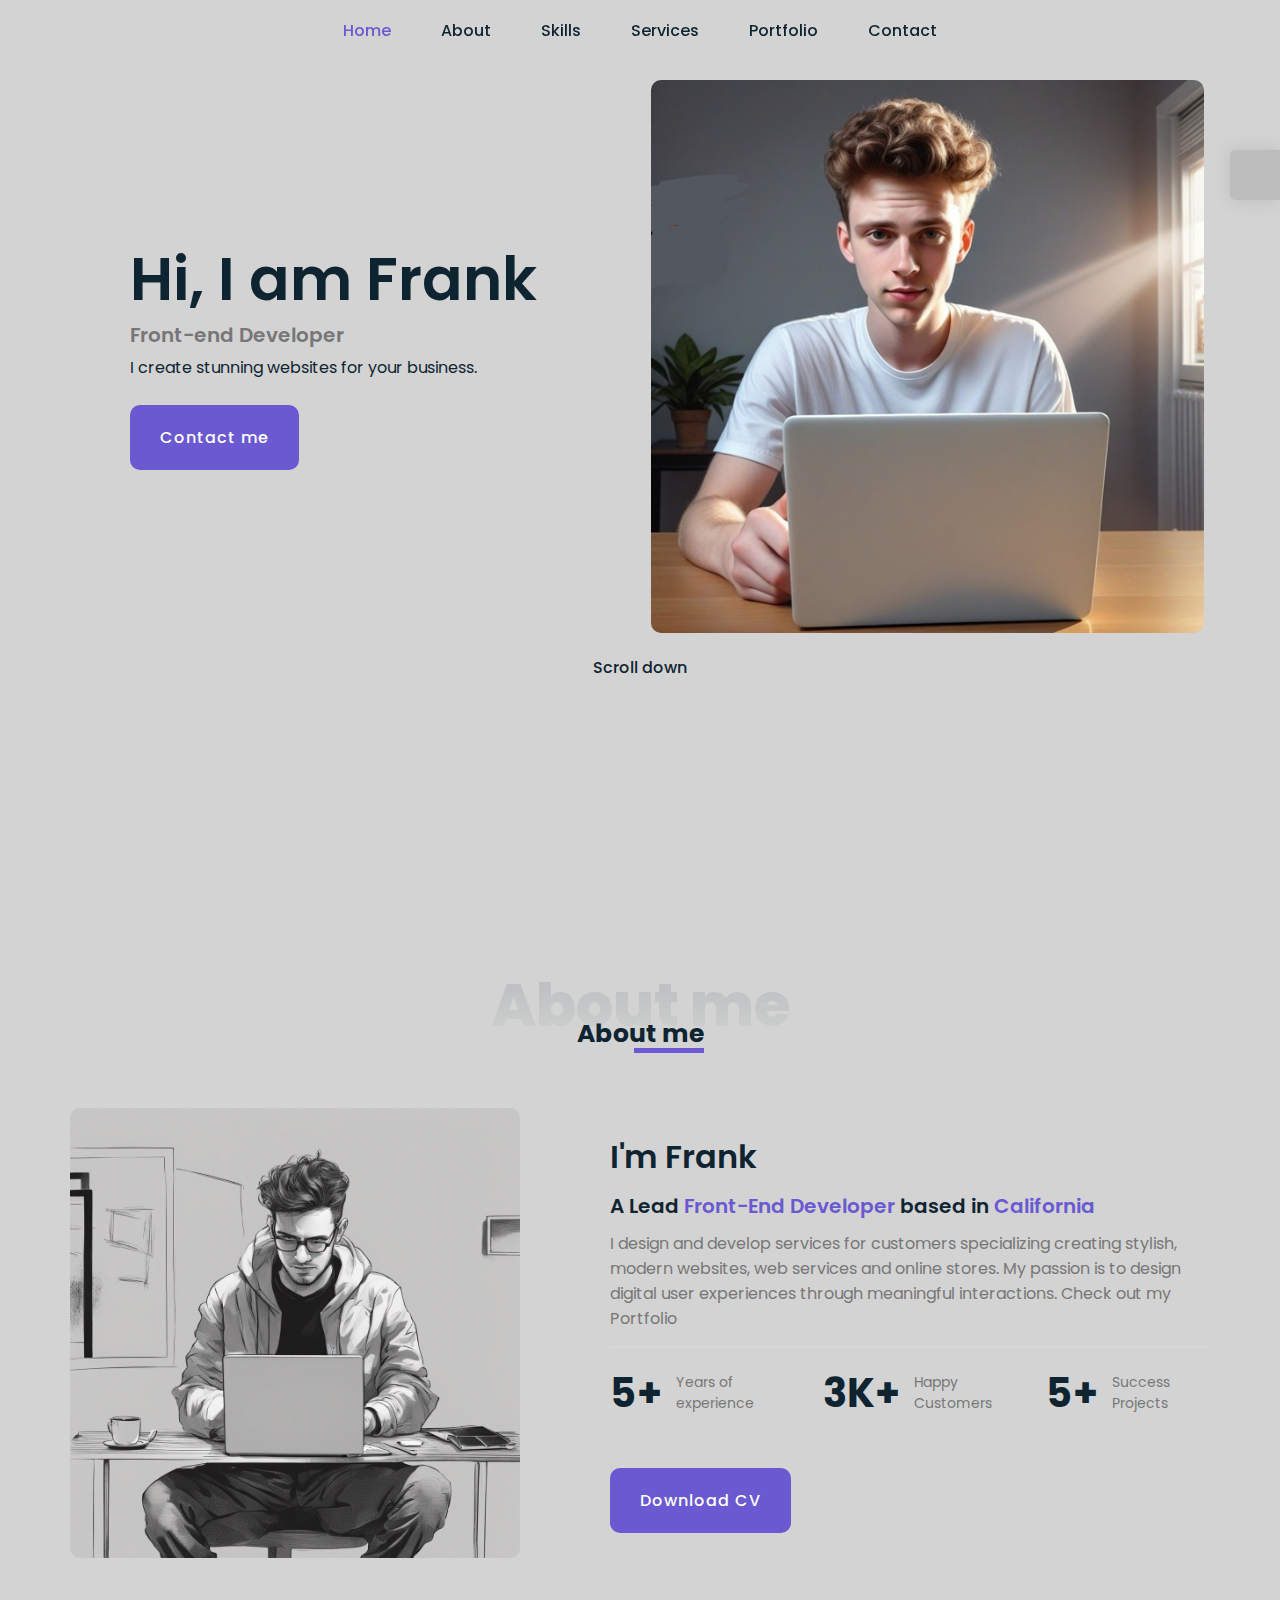
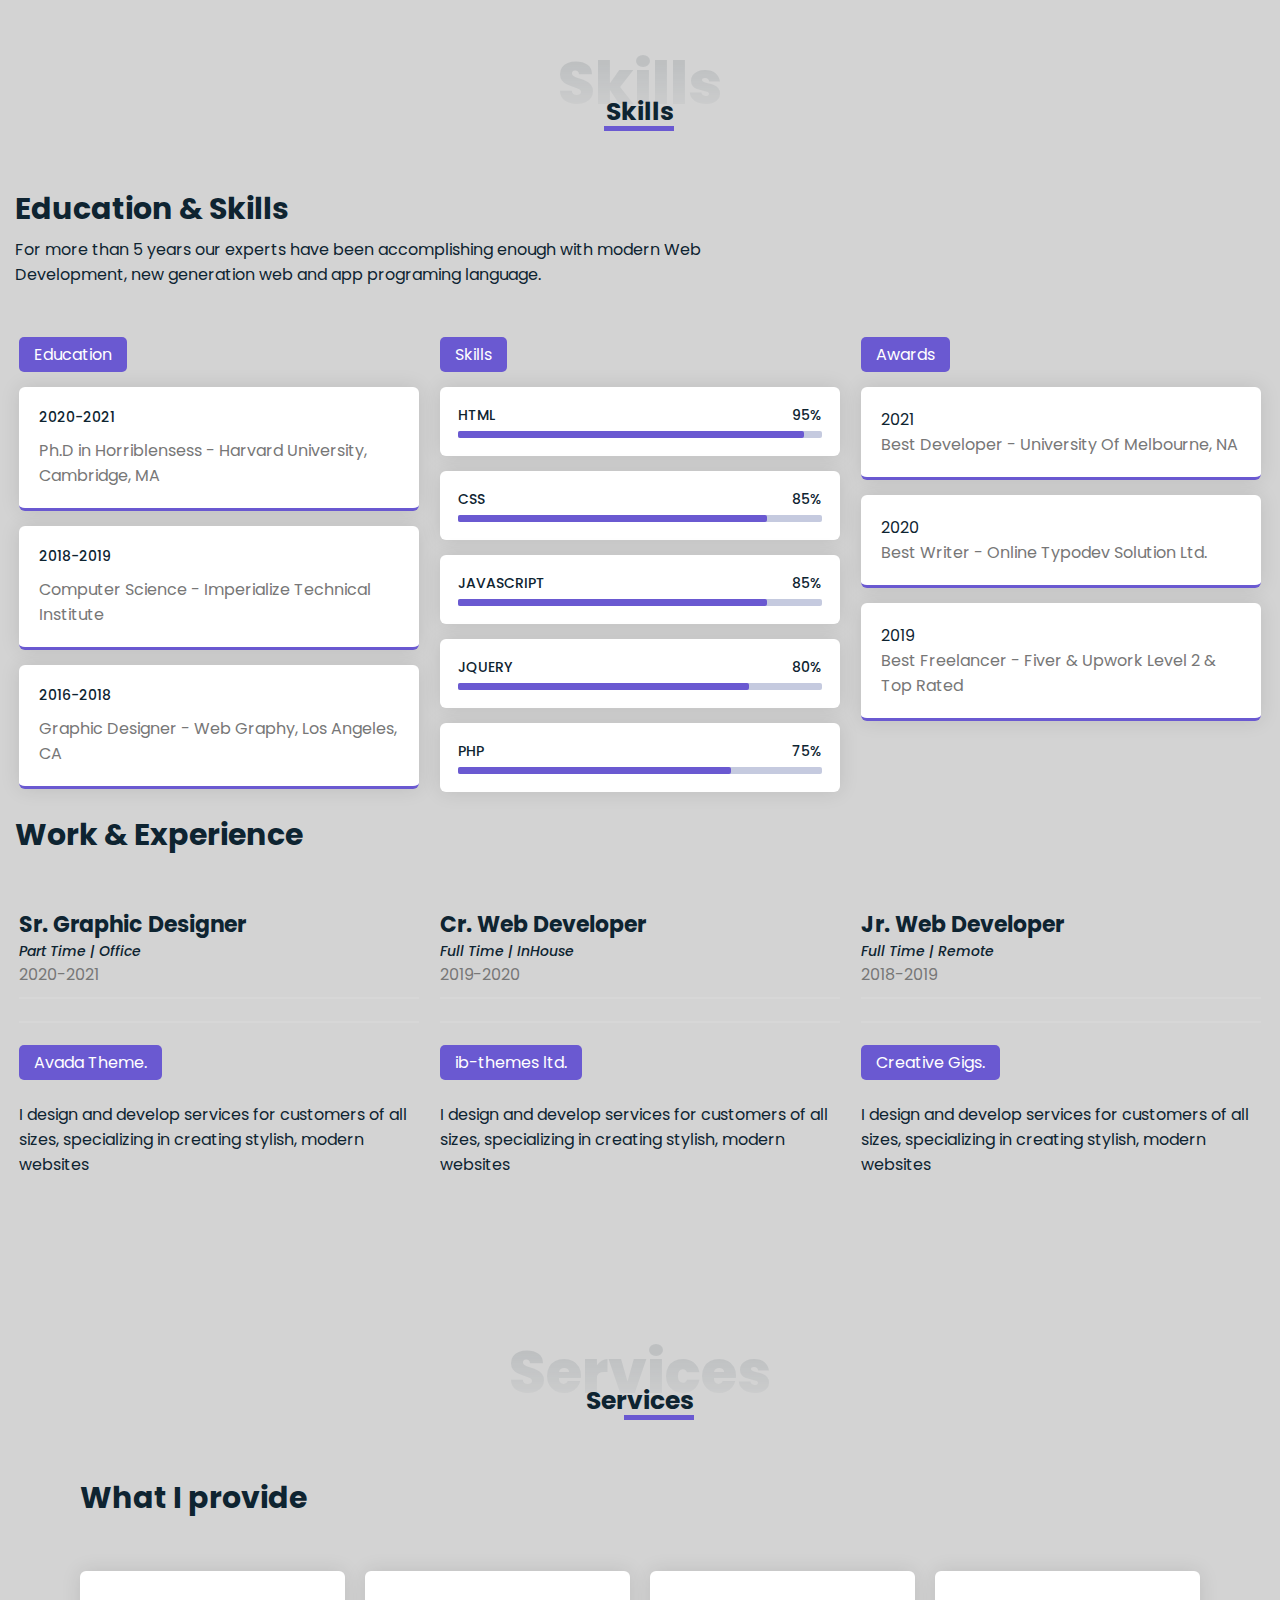
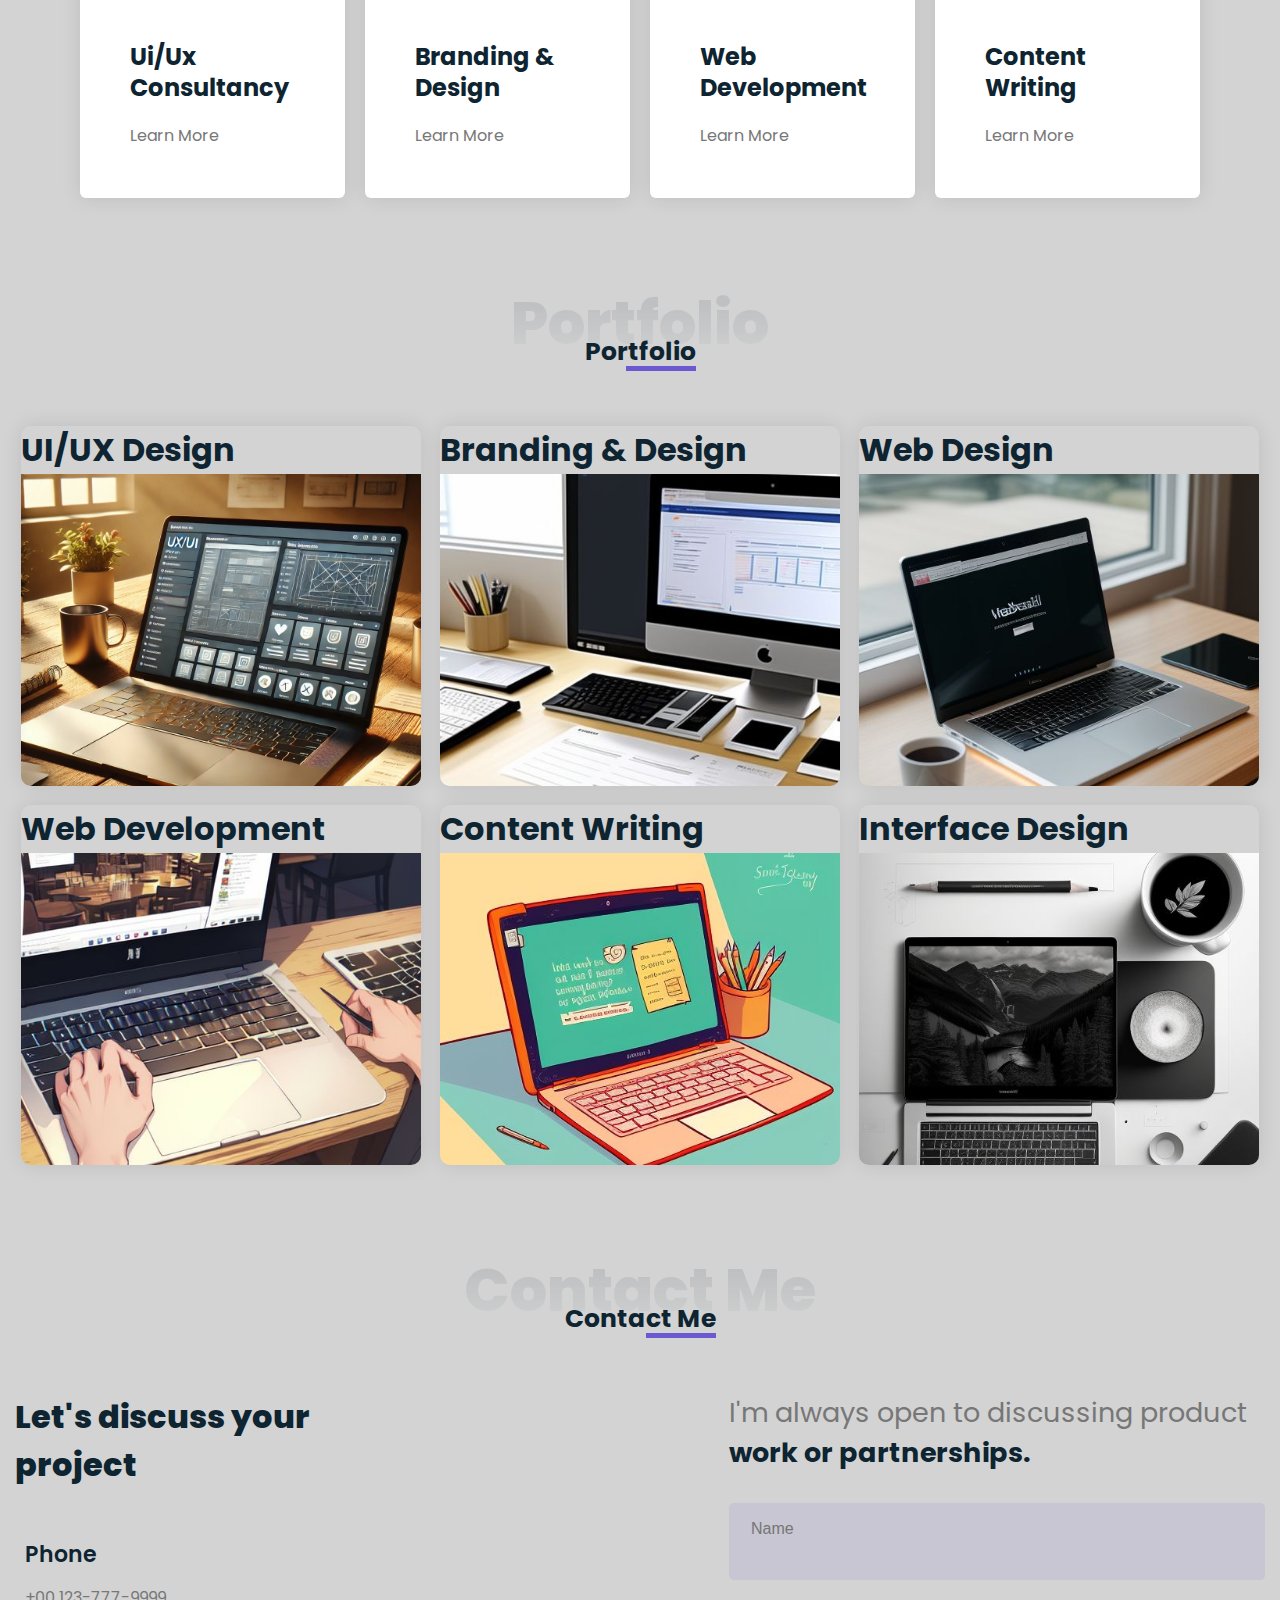
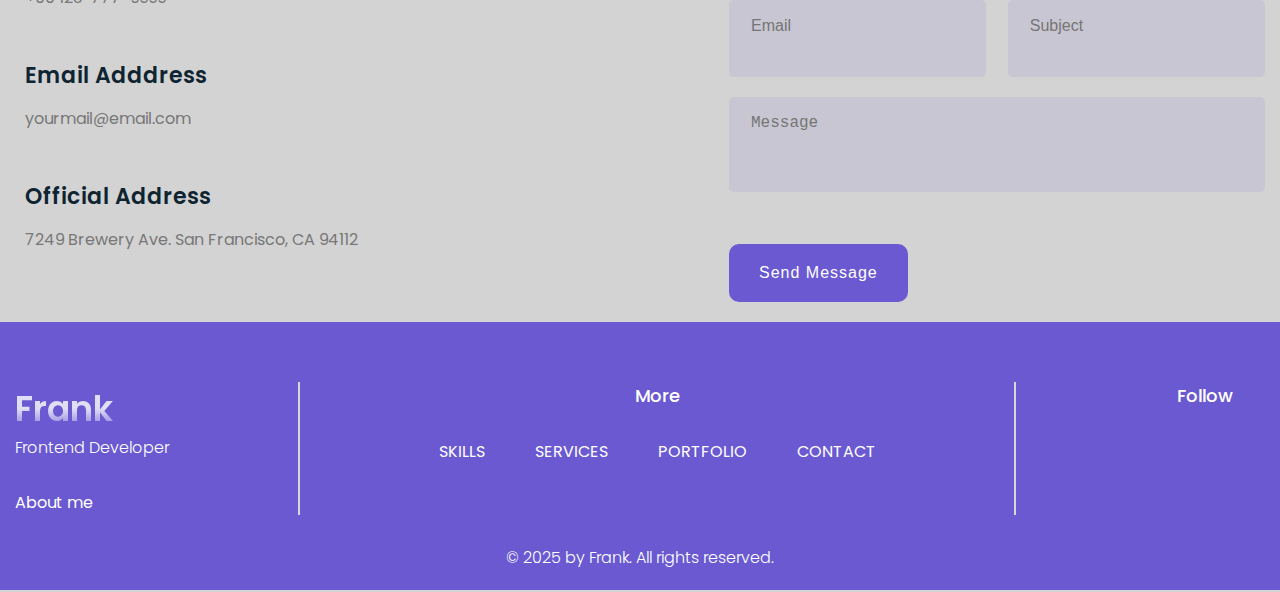
==== commit f8b917ca: "html comments added" ====
--- a/index.html
+++ b/index.html
@@ -8,9 +8,13 @@
     <link rel="stylesheet" href="css/all.min.css">
     <link rel="stylesheet" href="css/main.css">
 
+    <!-- All images are located in the img folder. Upload your own by simply dragging and dropping -->
+
     <!-- Favicon -->
     <link rel="shortcut icon" href="./img/favicon.png" type="image/png+xml">
-    <title>Portfolio Website</title>
+
+    <!-- Change the title of the site -->
+    <title>Portfolio Website</title> 
 </head>
 
 <body>
@@ -56,7 +60,6 @@
             </div>
         </div>
     </header>
-    <!-- end Header -->
 
     <main>
 
@@ -64,13 +67,14 @@
      <section class="home" id="home">
         <div class="container home-wrapper">
             <div class="media-icons">
-                <a href="">
+                <!-- You can add or remove icons and links to social media here -->
+                <a href="https://www.facebook.com/">
                     <i class="fa-brands fa-facebook-f"></i>
                 </a>
-                <a href="">
+                <a href="https://www.instagram.com/">
                     <i class="fa-brands fa-instagram"></i>
                 </a>
-                <a href="">
+                <a href="https://www.github.com/">
                     <i class="fa-brands fa-github"></i>
                 </a>
             </div>
@@ -85,6 +89,7 @@
                 </a>
             </div>
             <div class="home-img">
+                <!-- Replace the profile image 'Frank1.jpg' with your own -->
                 <img src="img/Frank1.jpg" alt="client1">
             </div>
         </div>
@@ -93,7 +98,6 @@
             <i class="fa-solid fa-arrow-down"></i>
         </a>
      </section>
-     <!-- end Hone -->
 
      <!-- About -->
       <section class="about section" id="about">
@@ -101,9 +105,11 @@
             <h2 class="inner-title">About me</h2>
             <h3 class="inner-second-title">About me</h3>
             <div class="about-wrapper">
+                <!-- Replace the image 'Frank2.jpg' with your own -->
                 <div class="about-img"><img src="./img/Frank2.jpg" alt="about"></div>
                 <div class="about-info">
                     <div class="description">
+                        <!-- Replace the name with your own and add your personal information -->
                         <h3>I'm Frank</h3>
                         <h4>A Lead<span> Front-End Developer</span> based in 
                         <span>California</span></h4>
@@ -128,6 +134,7 @@
                             <span class="text">Success Projects</span>
                         </li>
                     </ul>
+                    <!-- Upload your CV -->
                     <a href="CV.pdf" download class="inner-info-link">Download CV
                         <i class="fa-solid fa-download"></i>
                     </a>
@@ -135,7 +142,6 @@
             </div>
         </div>
       </section>
-     <!-- end About -->
 
      <!-- Skills -->
      <section class="skills section" id="skills">
@@ -145,6 +151,7 @@
             <div class="inner-content">
                 <div class="skills-description">
                     <h3>Education & Skills</h3>
+                    <!-- Simply edit the text below to include information about your experience-->
                     <p>
                         For more than 5 years our experts have been accomplishing enough with modern Web Development,
                         new generation web and app programing language.
@@ -268,7 +275,6 @@
             </div>
         </div>
      </section> 
-     <!-- end Skills -->
 
      <!--  Services -->
      <section class="services section" id="services">
@@ -420,7 +426,6 @@
             </div>
         </div>
      </section>
-     <!-- end Services -->
 
      <!-- Portfolio -->
      <section class="portfolio section" id="portfolio">
@@ -435,6 +440,7 @@
                             <h3>UI/UX Design</h3>
                             <span></span>
                         </div>
+                        <!-- You can replace the images as you wish -->
                         <img src="./img/portfolio-1.jpeg" alt="portfolio">
                     </div>
                 </div>
@@ -539,7 +545,6 @@
             </div>
         </div>
      </section>
-     <!-- end Portfolio -->
 
      <!-- Contact -->
      <section class="contact section" id="contact">
@@ -552,20 +557,25 @@
                     <ul class="contact-list">
                         <li>
                             <h3><i class="fa-solid fa-phone"></i> Phone</h3>
+                            <!-- Change the phone number -->
                             <span><a href="tel:001237779999">+00 123-777-9999</a></span>
                         </li>
                         <li>
                             <h3><i class="fa-solid fa-envelope"></i> Email Adddress</h3>
-                            <span><a href="mailto:martain@email.com"></a>frank@email.com</span>
+                            <!-- Change the email address -->
+                            <span><a href="mailto:yourmail@email.com"></a>yourmail@email.com</span>
                         </li>
                         <li>
                             <h3><i class="fa-solid fa-location-dot"></i>Official Address</h3>
+                            <!-- Change the address -->
                             <span><a href="">7249 Brewery Ave. San Francisco, CA 94112</a></span>
                         </li>
                     </ul>
                 </div>
                 <div class="contact-right">
                     <p>I'm always open to discussing product <span>work or partnerships.</span></p>
+                    <!-- in order to receive messages on your email you can create a free account on https://getform.io/ create an endpoint and paste the id inside the action brackets below. 
+                     Add method="POST" after the brackets. Between textarea and placeholder place: name="message" -->
                     <form action="" class="form contact-form">
                         <div class="first-row">
                             <input placeholder="Name" type="text">
@@ -581,11 +591,14 @@
                             Send Message
                         </button>
                     </form>
+                    <!-- This is a demo message. Please delete it before you start using this site To receive the actual message on your email please follow the instructions: 'row_577' -->
+                    <div id="success-message" style="display: none; color: #614fd0; margin-bottom: 10px;">
+                        ✅ Your message was sent successfully!
+                    </div>
                 </div>
             </div>
         </div>
      </section>
-     <!-- end Contact -->
 
     </main>
 
@@ -611,18 +624,19 @@
             <div class="follow-group">
                 <h3>Follow</h3>
                 <ul>
+                    <!-- You can add or remove icons and links to social media here -->
                     <li>
-                        <a href="" target="_blank">
+                        <a href="https://www.facebook.com/">
                             <i class="fa-brands fa-facebook-f"></i>
                         </a>
                     </li>
                     <li>
-                        <a href="" target="_blank">
+                        <a href="https://www.instagram.com/">
                             <i class="fa-brands fa-instagram"></i>
                         </a>
                     </li>
                     <li>
-                        <a href="" target="_blank">
+                        <a href="https://www.github.com/">
                             <i class="fa-brands fa-github"></i>
                         </a>
                     </li>
@@ -631,7 +645,6 @@
         </div>
         <p class="footer-copyright">© <span class="year">2025</span> by Frank. All rights reserved.</p>
     </footer>
-    <!-- end Footer -->
 
    <script src="./js/swiper-bundle.min.js"></script>
    <script src="./js/scrollreveal.js"></script>
--- a/css/main.css
+++ b/css/main.css
@@ -240,7 +240,6 @@
 main {
     flex: 1;
 }
-/* end Header */
 
 /* Styles for all sections */
 .section {
@@ -362,7 +361,6 @@
         transform: translateY(10px);
     }
 }
-/* end Home */
 
 /* About */
 .about-wrapper {
@@ -420,7 +418,6 @@
     color: var(--third-color);
     font-size: var(--small-font-size);
 }
-/* end About */
 
 /* Skills */
 .skills .inner-content {
@@ -567,7 +564,6 @@
     transform: scale(1.03);
     cursor: pointer;
 }
-/* end Skills */
 
 /* Services */
 .services-description {
@@ -668,7 +664,6 @@
     color: var(--second-color);
     margin-top: 15px;
 }
-/* end Services */
 
 /* Portfolio */
 .portfolio-wrapper {
@@ -780,7 +775,6 @@
     margin: 20px;
     cursor: pointer;
 }
-/* end Portfolio */
 
 /* Contact */
 .contact-wrapper {
@@ -864,7 +858,6 @@
 .second-row input {
     width: 48%;
 }
-/* end Contact */
 
 /* Footer */
 .footer {
@@ -926,7 +919,6 @@
     text-align: center;
     padding: 0 15px;
 }
-/* end Footer */
 
 @media (max-width: 1230px) {
     .footer-wrapper {
